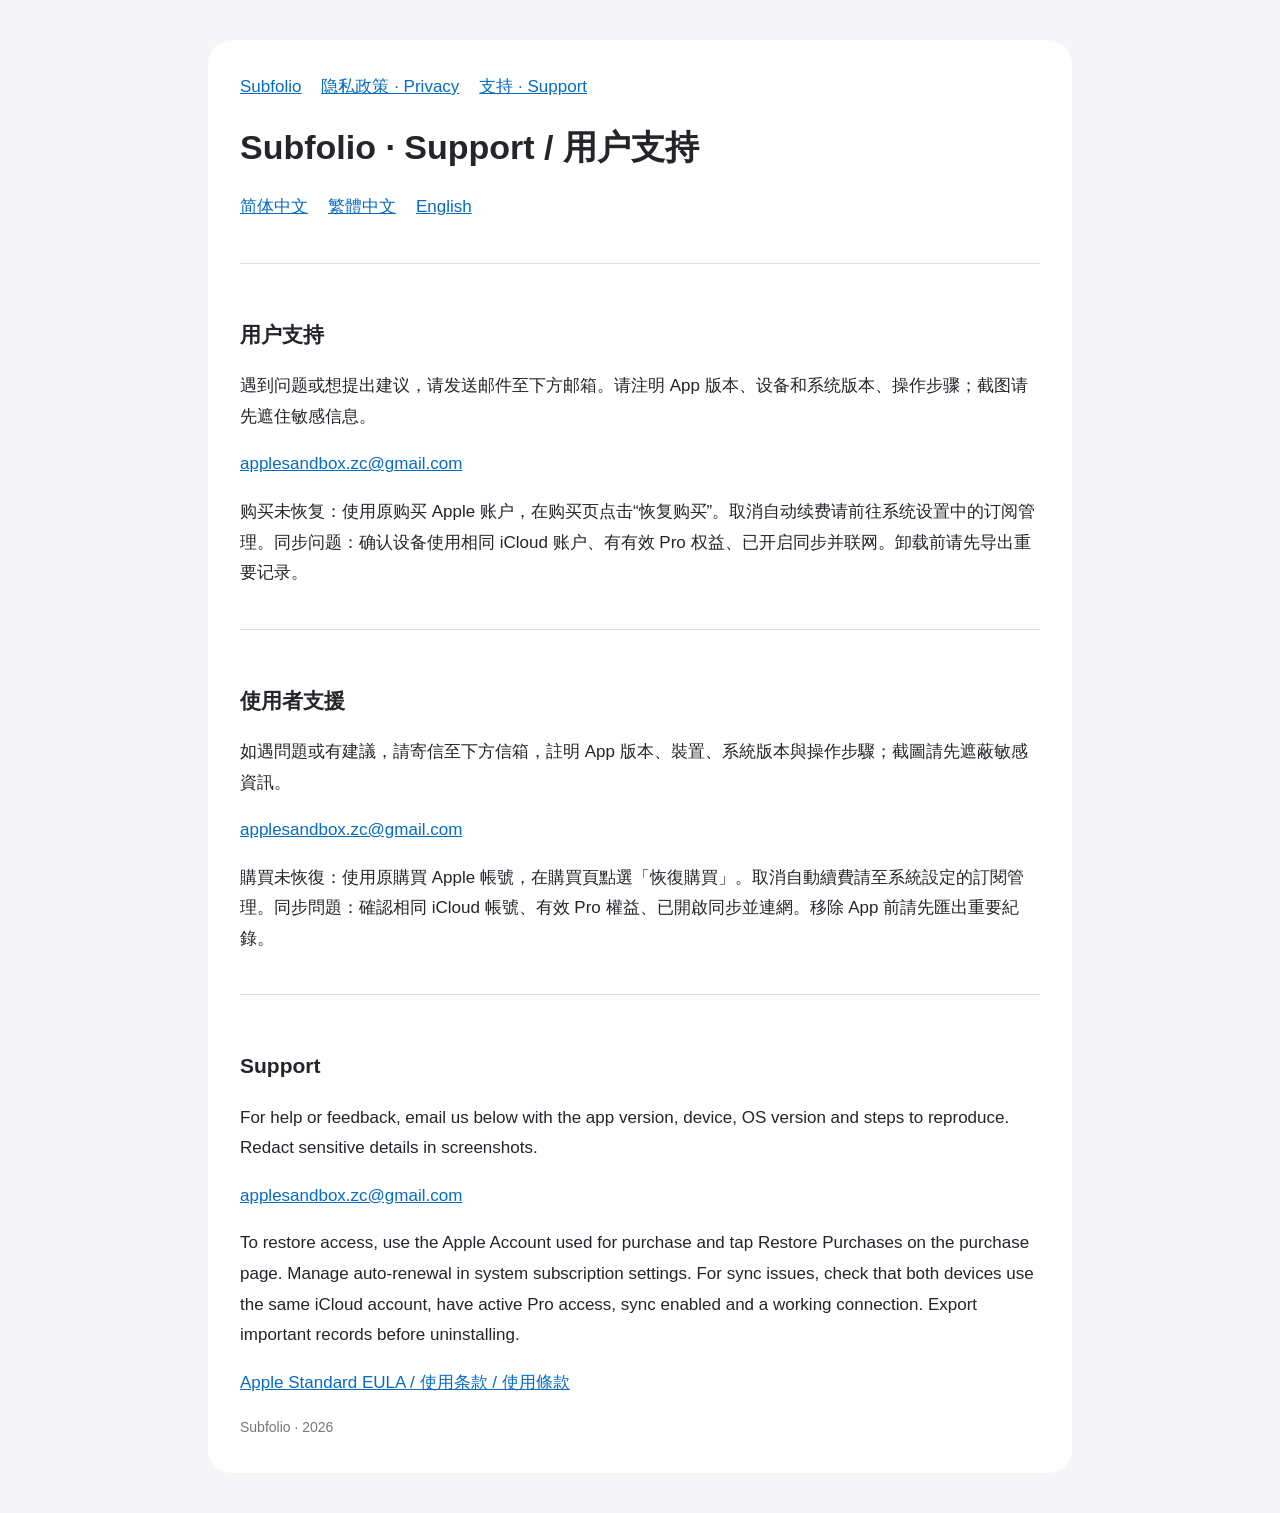
==== support.html @ bc63c27d "Add privacy policy and support pages" ====
<!doctype html><html lang="zh-Hans"><head><meta charset="utf-8"><meta name="viewport" content="width=device-width,initial-scale=1"><title>Subfolio · Support / 用户支持</title><link rel="stylesheet" href="style.css"></head><body><main><nav><a href="index.html">Subfolio</a><a href="privacy.html">隐私政策 · Privacy</a><a href="support.html">支持 · Support</a></nav><h1>Subfolio · Support / 用户支持</h1><nav><a href="#zh-Hans">简体中文</a><a href="#zh-Hant">繁體中文</a><a href="#en">English</a></nav><section id="zh-Hans" lang="zh-Hans"><h2>用户支持</h2><p>遇到问题或想提出建议，请发送邮件至下方邮箱。请注明 App 版本、设备和系统版本、操作步骤；截图请先遮住敏感信息。</p><p><a href="mailto:applesandbox.zc@gmail.com">applesandbox.zc@gmail.com</a></p><p>购买未恢复：使用原购买 Apple 账户，在购买页点击“恢复购买”。取消自动续费请前往系统设置中的订阅管理。同步问题：确认设备使用相同 iCloud 账户、有有效 Pro 权益、已开启同步并联网。卸载前请先导出重要记录。</p></section><section id="zh-Hant" lang="zh-Hant"><h2>使用者支援</h2><p>如遇問題或有建議，請寄信至下方信箱，註明 App 版本、裝置、系統版本與操作步驟；截圖請先遮蔽敏感資訊。</p><p><a href="mailto:applesandbox.zc@gmail.com">applesandbox.zc@gmail.com</a></p><p>購買未恢復：使用原購買 Apple 帳號，在購買頁點選「恢復購買」。取消自動續費請至系統設定的訂閱管理。同步問題：確認相同 iCloud 帳號、有效 Pro 權益、已開啟同步並連網。移除 App 前請先匯出重要紀錄。</p></section><section id="en" lang="en"><h2>Support</h2><p>For help or feedback, email us below with the app version, device, OS version and steps to reproduce. Redact sensitive details in screenshots.</p><p><a href="mailto:applesandbox.zc@gmail.com">applesandbox.zc@gmail.com</a></p><p>To restore access, use the Apple Account used for purchase and tap Restore Purchases on the purchase page. Manage auto-renewal in system subscription settings. For sync issues, check that both devices use the same iCloud account, have active Pro access, sync enabled and a working connection. Export important records before uninstalling.</p></section><p><a href="https://www.apple.com/legal/internet-services/itunes/dev/stdeula/">Apple Standard EULA / 使用条款 / 使用條款</a></p><footer>Subfolio · 2026</footer></main></body></html>
---- style.css ----
body{margin:0;background:#f5f5f8;color:#24242a;font:17px/1.8 -apple-system,BlinkMacSystemFont,"Segoe UI",sans-serif}main{max-width:800px;margin:40px auto;padding:32px;background:white;border-radius:24px}h1{line-height:1.3}h2{font-size:21px;margin-top:32px}a{color:#076bc1}nav{display:flex;gap:20px;flex-wrap:wrap}section{margin-top:40px;border-top:1px solid #ddd;padding-top:20px}footer{color:#777;font-size:14px}@media(max-width:600px){main{margin:12px;padding:22px}}@media(prefers-color-scheme:dark){body{background:#111;color:#eee}main{background:#202024}a{color:#70baff}}
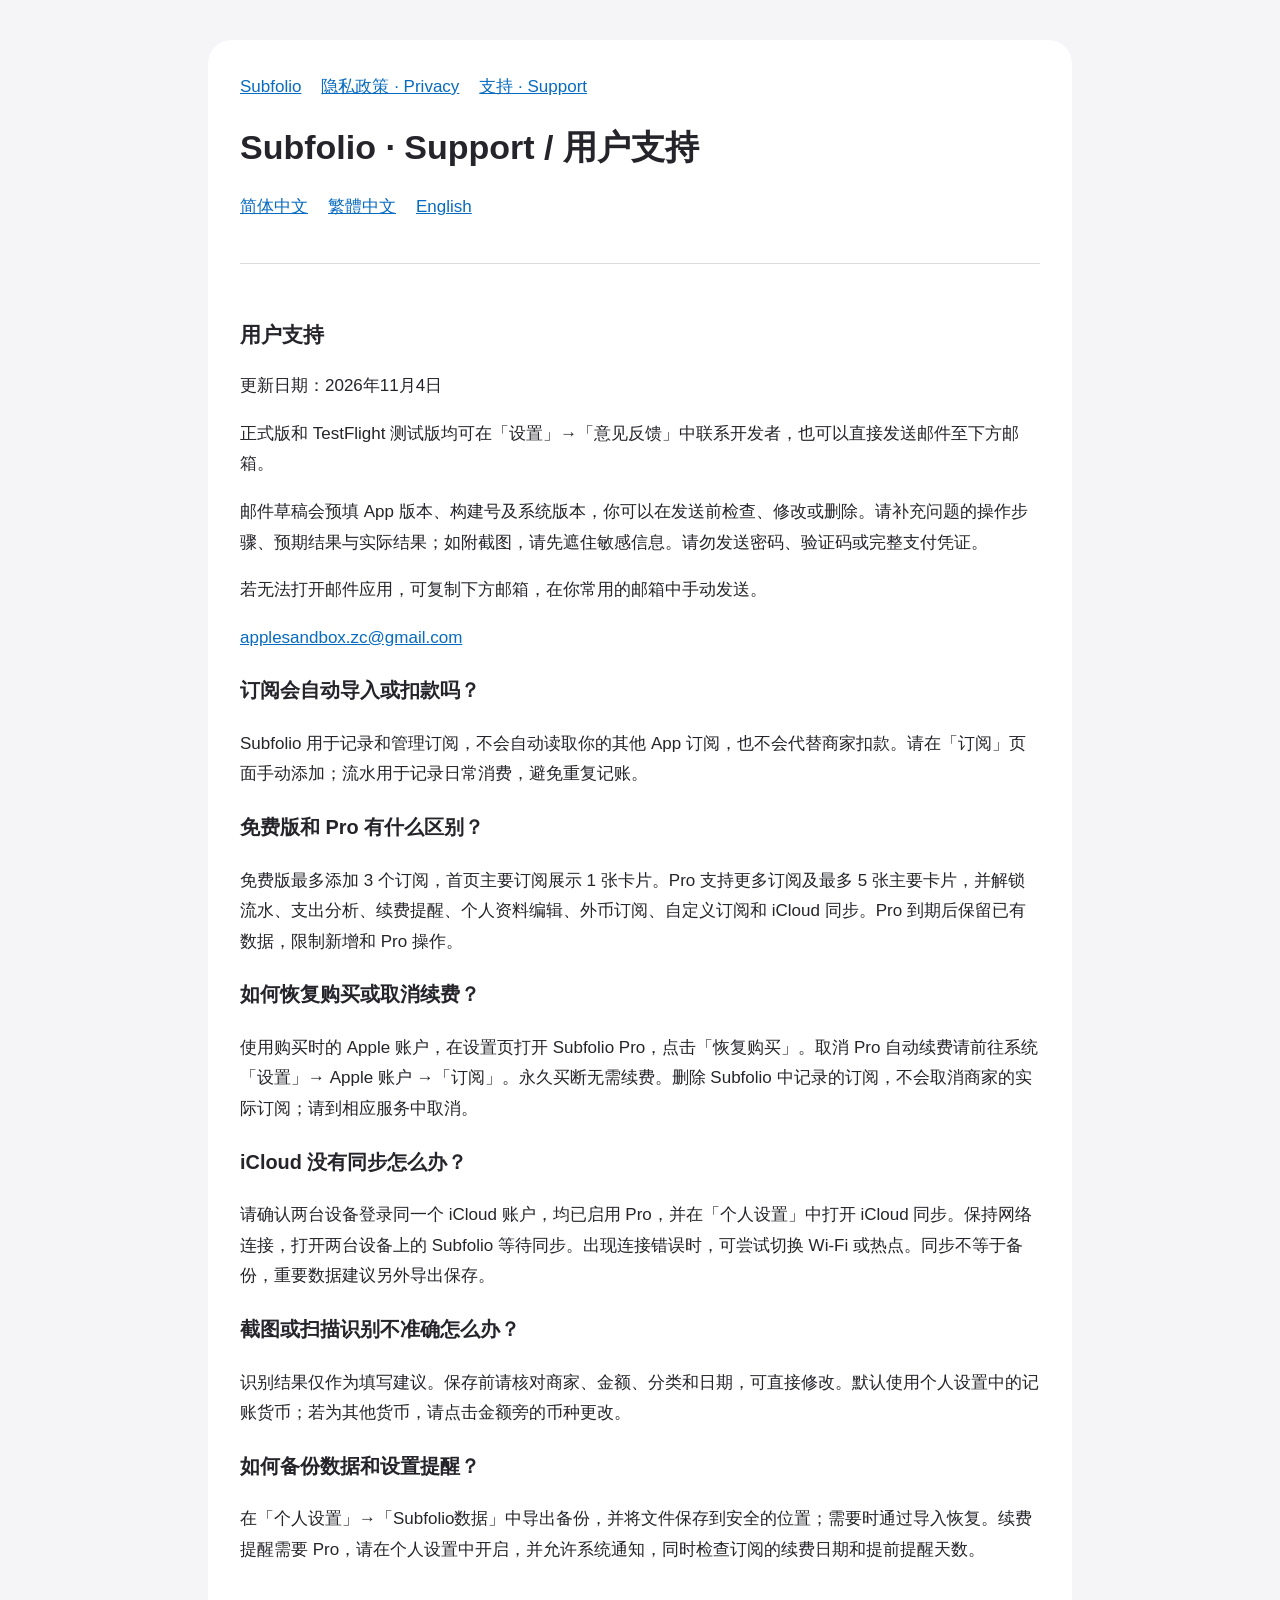
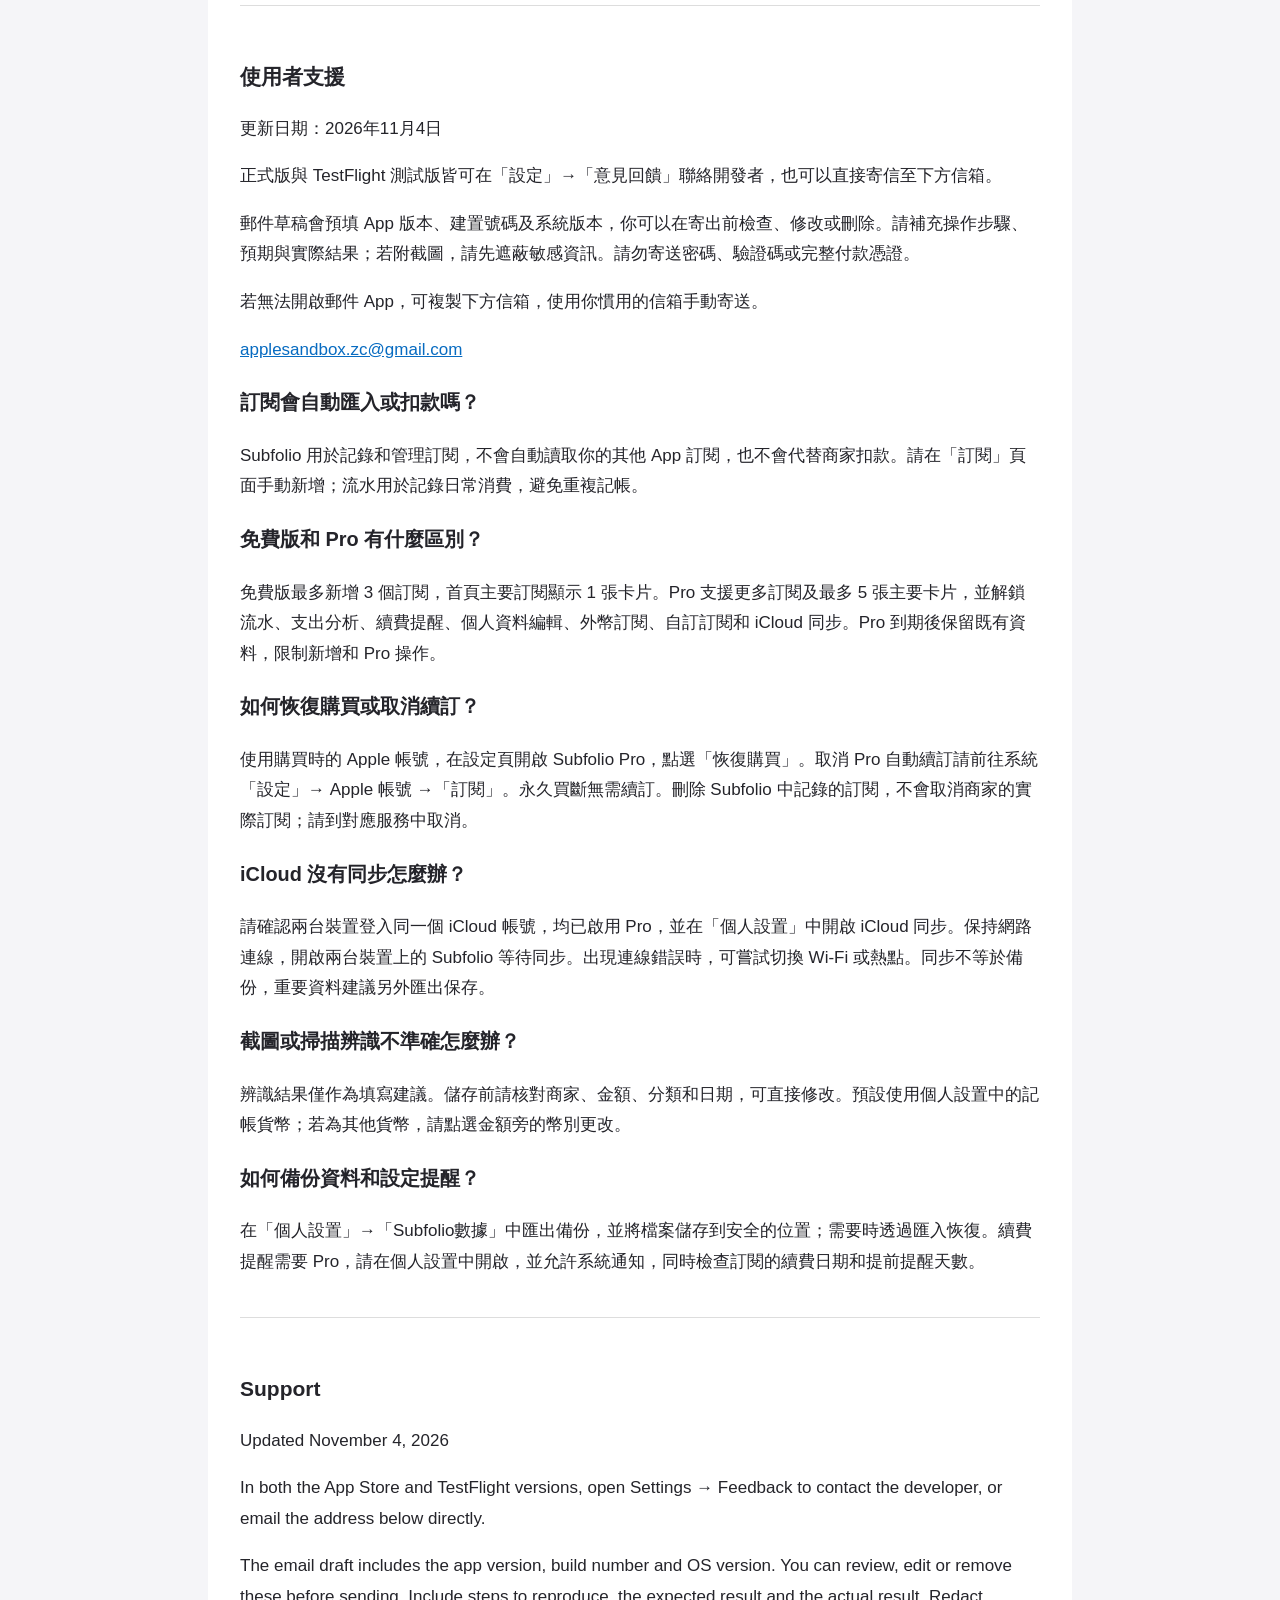
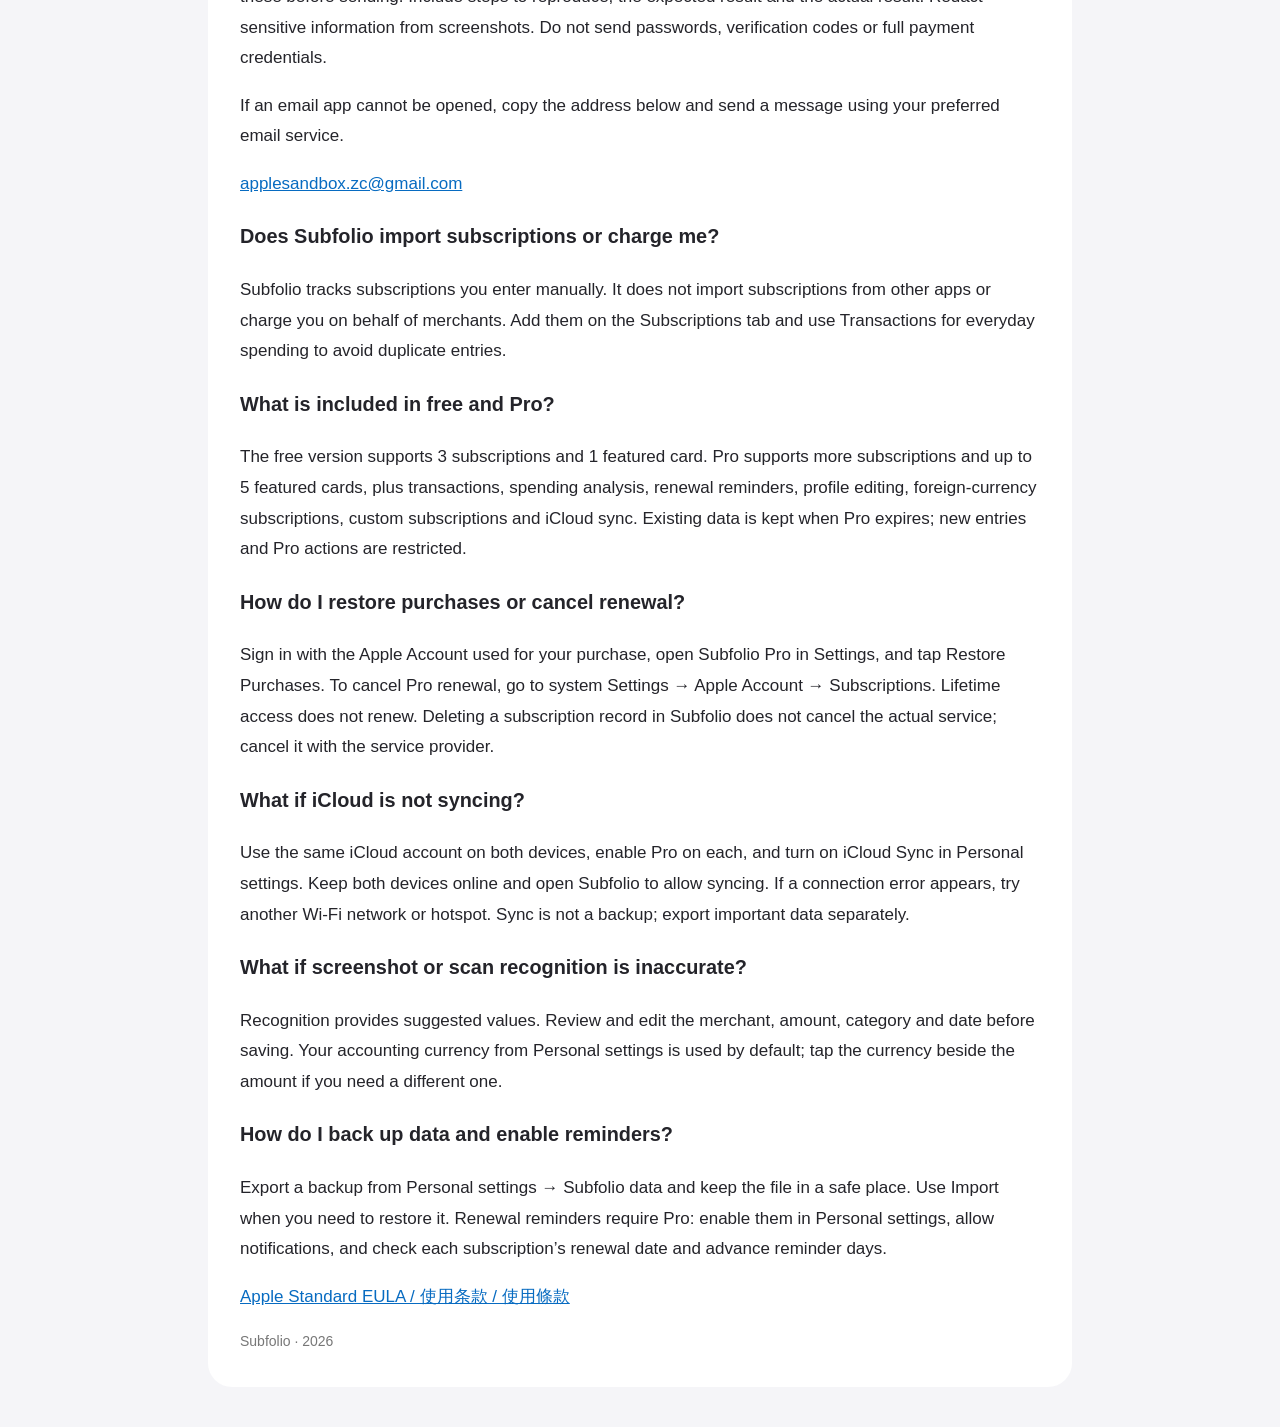
==== commit 773ba2c2: "Update support information and FAQs" ====
--- a/support.html
+++ b/support.html
@@ -1 +1,62 @@
-<!doctype html><html lang="zh-Hans"><head><meta charset="utf-8"><meta name="viewport" content="width=device-width,initial-scale=1"><title>Subfolio · Support / 用户支持</title><link rel="stylesheet" href="style.css"></head><body><main><nav><a href="index.html">Subfolio</a><a href="privacy.html">隐私政策 · Privacy</a><a href="support.html">支持 · Support</a></nav><h1>Subfolio · Support / 用户支持</h1><nav><a href="#zh-Hans">简体中文</a><a href="#zh-Hant">繁體中文</a><a href="#en">English</a></nav><section id="zh-Hans" lang="zh-Hans"><h2>用户支持</h2><p>遇到问题或想提出建议，请发送邮件至下方邮箱。请注明 App 版本、设备和系统版本、操作步骤；截图请先遮住敏感信息。</p><p><a href="mailto:applesandbox.zc@gmail.com">applesandbox.zc@gmail.com</a></p><p>购买未恢复：使用原购买 Apple 账户，在购买页点击“恢复购买”。取消自动续费请前往系统设置中的订阅管理。同步问题：确认设备使用相同 iCloud 账户、有有效 Pro 权益、已开启同步并联网。卸载前请先导出重要记录。</p></section><section id="zh-Hant" lang="zh-Hant"><h2>使用者支援</h2><p>如遇問題或有建議，請寄信至下方信箱，註明 App 版本、裝置、系統版本與操作步驟；截圖請先遮蔽敏感資訊。</p><p><a href="mailto:applesandbox.zc@gmail.com">applesandbox.zc@gmail.com</a></p><p>購買未恢復：使用原購買 Apple 帳號，在購買頁點選「恢復購買」。取消自動續費請至系統設定的訂閱管理。同步問題：確認相同 iCloud 帳號、有效 Pro 權益、已開啟同步並連網。移除 App 前請先匯出重要紀錄。</p></section><section id="en" lang="en"><h2>Support</h2><p>For help or feedback, email us below with the app version, device, OS version and steps to reproduce. Redact sensitive details in screenshots.</p><p><a href="mailto:applesandbox.zc@gmail.com">applesandbox.zc@gmail.com</a></p><p>To restore access, use the Apple Account used for purchase and tap Restore Purchases on the purchase page. Manage auto-renewal in system subscription settings. For sync issues, check that both devices use the same iCloud account, have active Pro access, sync enabled and a working connection. Export important records before uninstalling.</p></section><p><a href="https://www.apple.com/legal/internet-services/itunes/dev/stdeula/">Apple Standard EULA / 使用条款 / 使用條款</a></p><footer>Subfolio · 2026</footer></main></body></html>+<!doctype html>
+<html lang="zh-Hans"><head><meta charset="utf-8"><meta name="viewport" content="width=device-width,initial-scale=1"><title>Subfolio · Support / 用户支持</title><link rel="stylesheet" href="style.css"></head><body><main>
+<nav><a href="index.html">Subfolio</a><a href="privacy.html">隐私政策 · Privacy</a><a href="support.html">支持 · Support</a></nav><h1>Subfolio · Support / 用户支持</h1>
+<nav><a href="#zh-Hans">简体中文</a><a href="#zh-Hant">繁體中文</a><a href="#en">English</a></nav>
+<section id="zh-Hans" lang="zh-Hans"><h2>用户支持</h2>
+<p>更新日期：2026年11月4日</p>
+<p>正式版和 TestFlight 测试版均可在「设置」→「意见反馈」中联系开发者，也可以直接发送邮件至下方邮箱。</p>
+<p>邮件草稿会预填 App 版本、构建号及系统版本，你可以在发送前检查、修改或删除。请补充问题的操作步骤、预期结果与实际结果；如附截图，请先遮住敏感信息。请勿发送密码、验证码或完整支付凭证。</p>
+<p>若无法打开邮件应用，可复制下方邮箱，在你常用的邮箱中手动发送。</p>
+<p><a href="mailto:applesandbox.zc@gmail.com">applesandbox.zc@gmail.com</a></p>
+<h3>订阅会自动导入或扣款吗？</h3>
+<p>Subfolio 用于记录和管理订阅，不会自动读取你的其他 App 订阅，也不会代替商家扣款。请在「订阅」页面手动添加；流水用于记录日常消费，避免重复记账。</p>
+<h3>免费版和 Pro 有什么区别？</h3>
+<p>免费版最多添加 3 个订阅，首页主要订阅展示 1 张卡片。Pro 支持更多订阅及最多 5 张主要卡片，并解锁流水、支出分析、续费提醒、个人资料编辑、外币订阅、自定义订阅和 iCloud 同步。Pro 到期后保留已有数据，限制新增和 Pro 操作。</p>
+<h3>如何恢复购买或取消续费？</h3>
+<p>使用购买时的 Apple 账户，在设置页打开 Subfolio Pro，点击「恢复购买」。取消 Pro 自动续费请前往系统「设置」→ Apple 账户 →「订阅」。永久买断无需续费。删除 Subfolio 中记录的订阅，不会取消商家的实际订阅；请到相应服务中取消。</p>
+<h3>iCloud 没有同步怎么办？</h3>
+<p>请确认两台设备登录同一个 iCloud 账户，均已启用 Pro，并在「个人设置」中打开 iCloud 同步。保持网络连接，打开两台设备上的 Subfolio 等待同步。出现连接错误时，可尝试切换 Wi-Fi 或热点。同步不等于备份，重要数据建议另外导出保存。</p>
+<h3>截图或扫描识别不准确怎么办？</h3>
+<p>识别结果仅作为填写建议。保存前请核对商家、金额、分类和日期，可直接修改。默认使用个人设置中的记账货币；若为其他货币，请点击金额旁的币种更改。</p>
+<h3>如何备份数据和设置提醒？</h3>
+<p>在「个人设置」→「Subfolio数据」中导出备份，并将文件保存到安全的位置；需要时通过导入恢复。续费提醒需要 Pro，请在个人设置中开启，并允许系统通知，同时检查订阅的续费日期和提前提醒天数。</p>
+</section>
+<section id="zh-Hant" lang="zh-Hant"><h2>使用者支援</h2>
+<p>更新日期：2026年11月4日</p>
+<p>正式版與 TestFlight 測試版皆可在「設定」→「意見回饋」聯絡開發者，也可以直接寄信至下方信箱。</p>
+<p>郵件草稿會預填 App 版本、建置號碼及系統版本，你可以在寄出前檢查、修改或刪除。請補充操作步驟、預期與實際結果；若附截圖，請先遮蔽敏感資訊。請勿寄送密碼、驗證碼或完整付款憑證。</p>
+<p>若無法開啟郵件 App，可複製下方信箱，使用你慣用的信箱手動寄送。</p>
+<p><a href="mailto:applesandbox.zc@gmail.com">applesandbox.zc@gmail.com</a></p>
+<h3>訂閱會自動匯入或扣款嗎？</h3>
+<p>Subfolio 用於記錄和管理訂閱，不會自動讀取你的其他 App 訂閱，也不會代替商家扣款。請在「訂閱」頁面手動新增；流水用於記錄日常消費，避免重複記帳。</p>
+<h3>免費版和 Pro 有什麼區別？</h3>
+<p>免費版最多新增 3 個訂閱，首頁主要訂閱顯示 1 張卡片。Pro 支援更多訂閱及最多 5 張主要卡片，並解鎖流水、支出分析、續費提醒、個人資料編輯、外幣訂閱、自訂訂閱和 iCloud 同步。Pro 到期後保留既有資料，限制新增和 Pro 操作。</p>
+<h3>如何恢復購買或取消續訂？</h3>
+<p>使用購買時的 Apple 帳號，在設定頁開啟 Subfolio Pro，點選「恢復購買」。取消 Pro 自動續訂請前往系統「設定」→ Apple 帳號 →「訂閱」。永久買斷無需續訂。刪除 Subfolio 中記錄的訂閱，不會取消商家的實際訂閱；請到對應服務中取消。</p>
+<h3>iCloud 沒有同步怎麼辦？</h3>
+<p>請確認兩台裝置登入同一個 iCloud 帳號，均已啟用 Pro，並在「個人設置」中開啟 iCloud 同步。保持網路連線，開啟兩台裝置上的 Subfolio 等待同步。出現連線錯誤時，可嘗試切換 Wi-Fi 或熱點。同步不等於備份，重要資料建議另外匯出保存。</p>
+<h3>截圖或掃描辨識不準確怎麼辦？</h3>
+<p>辨識結果僅作為填寫建議。儲存前請核對商家、金額、分類和日期，可直接修改。預設使用個人設置中的記帳貨幣；若為其他貨幣，請點選金額旁的幣別更改。</p>
+<h3>如何備份資料和設定提醒？</h3>
+<p>在「個人設置」→「Subfolio數據」中匯出備份，並將檔案儲存到安全的位置；需要時透過匯入恢復。續費提醒需要 Pro，請在個人設置中開啟，並允許系統通知，同時檢查訂閱的續費日期和提前提醒天數。</p>
+</section>
+<section id="en" lang="en"><h2>Support</h2>
+<p>Updated November 4, 2026</p>
+<p>In both the App Store and TestFlight versions, open Settings → Feedback to contact the developer, or email the address below directly.</p>
+<p>The email draft includes the app version, build number and OS version. You can review, edit or remove these before sending. Include steps to reproduce, the expected result and the actual result. Redact sensitive information from screenshots. Do not send passwords, verification codes or full payment credentials.</p>
+<p>If an email app cannot be opened, copy the address below and send a message using your preferred email service.</p>
+<p><a href="mailto:applesandbox.zc@gmail.com">applesandbox.zc@gmail.com</a></p>
+<h3>Does Subfolio import subscriptions or charge me?</h3>
+<p>Subfolio tracks subscriptions you enter manually. It does not import subscriptions from other apps or charge you on behalf of merchants. Add them on the Subscriptions tab and use Transactions for everyday spending to avoid duplicate entries.</p>
+<h3>What is included in free and Pro?</h3>
+<p>The free version supports 3 subscriptions and 1 featured card. Pro supports more subscriptions and up to 5 featured cards, plus transactions, spending analysis, renewal reminders, profile editing, foreign-currency subscriptions, custom subscriptions and iCloud sync. Existing data is kept when Pro expires; new entries and Pro actions are restricted.</p>
+<h3>How do I restore purchases or cancel renewal?</h3>
+<p>Sign in with the Apple Account used for your purchase, open Subfolio Pro in Settings, and tap Restore Purchases. To cancel Pro renewal, go to system Settings → Apple Account → Subscriptions. Lifetime access does not renew. Deleting a subscription record in Subfolio does not cancel the actual service; cancel it with the service provider.</p>
+<h3>What if iCloud is not syncing?</h3>
+<p>Use the same iCloud account on both devices, enable Pro on each, and turn on iCloud Sync in Personal settings. Keep both devices online and open Subfolio to allow syncing. If a connection error appears, try another Wi-Fi network or hotspot. Sync is not a backup; export important data separately.</p>
+<h3>What if screenshot or scan recognition is inaccurate?</h3>
+<p>Recognition provides suggested values. Review and edit the merchant, amount, category and date before saving. Your accounting currency from Personal settings is used by default; tap the currency beside the amount if you need a different one.</p>
+<h3>How do I back up data and enable reminders?</h3>
+<p>Export a backup from Personal settings → Subfolio data and keep the file in a safe place. Use Import when you need to restore it. Renewal reminders require Pro: enable them in Personal settings, allow notifications, and check each subscription’s renewal date and advance reminder days.</p>
+</section>
+<p><a href="https://www.apple.com/legal/internet-services/itunes/dev/stdeula/">Apple Standard EULA / 使用条款 / 使用條款</a></p><footer>Subfolio · 2026</footer></main></body></html>
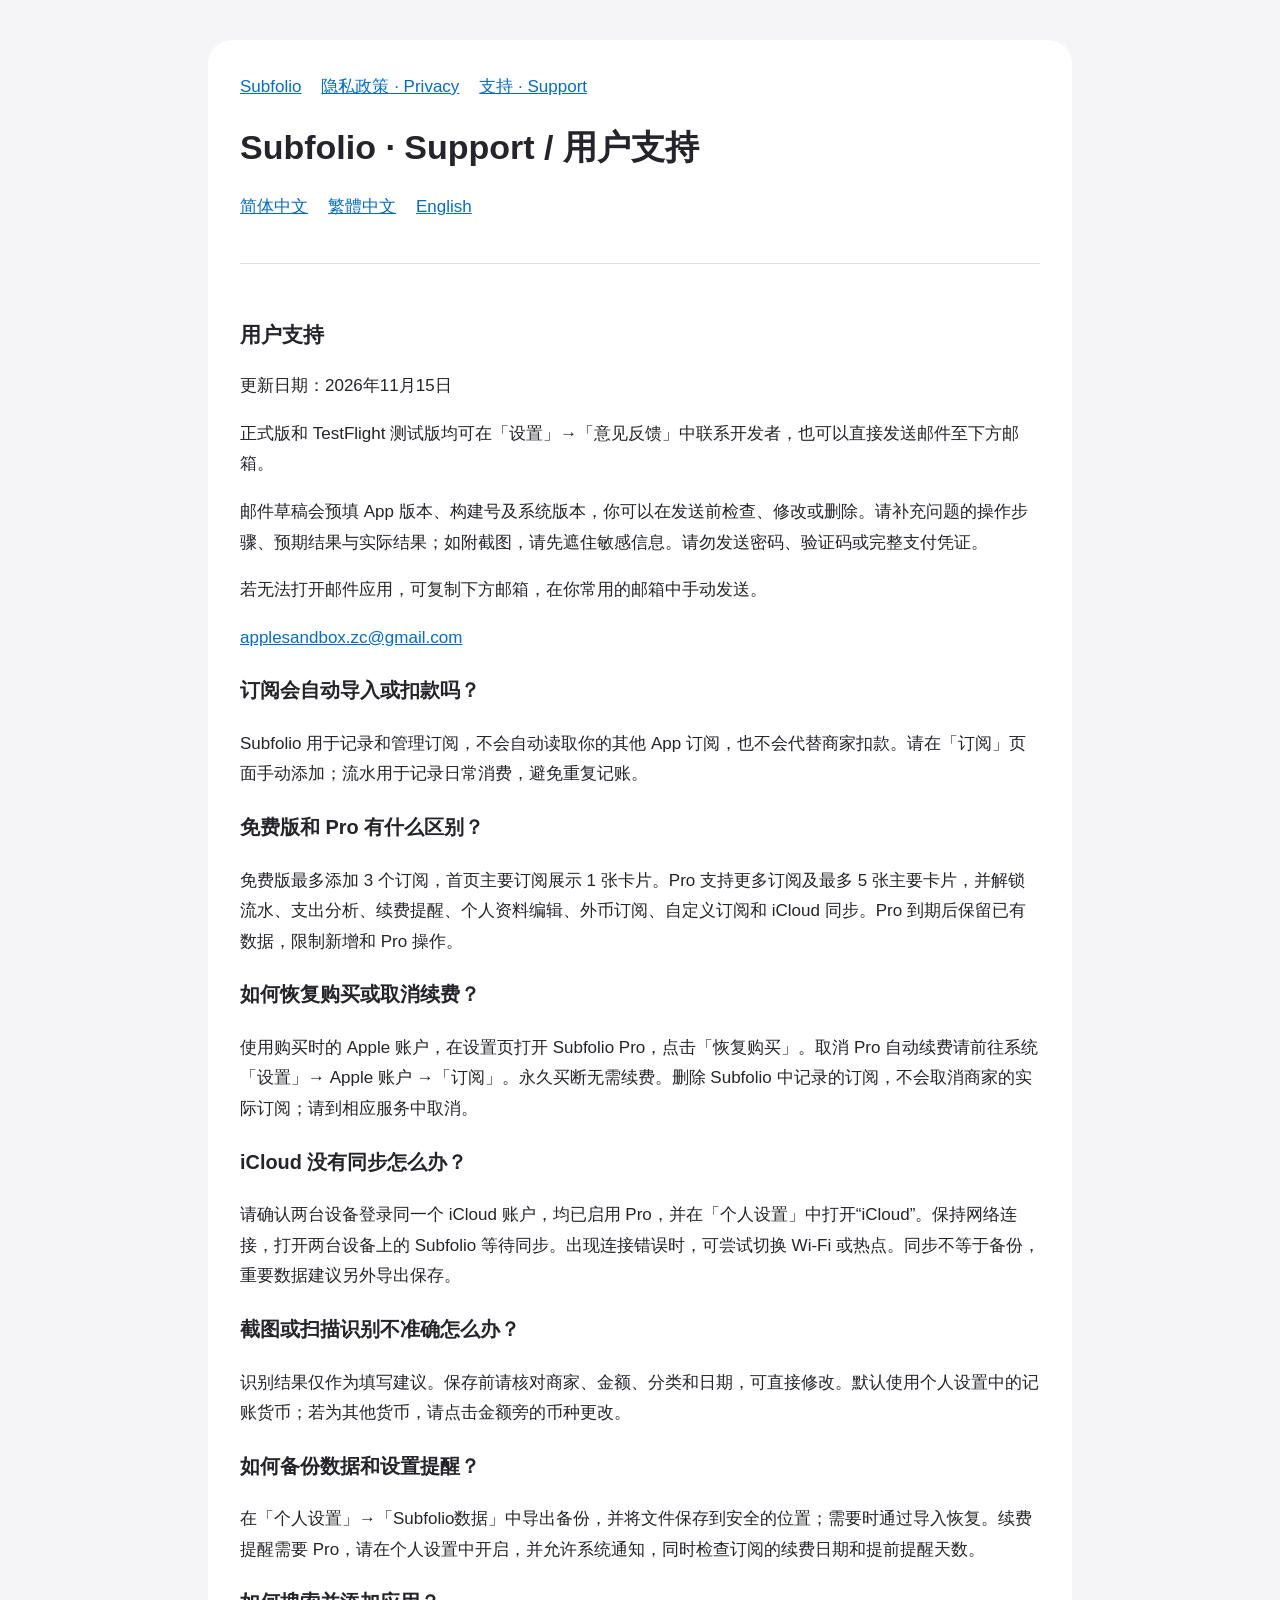
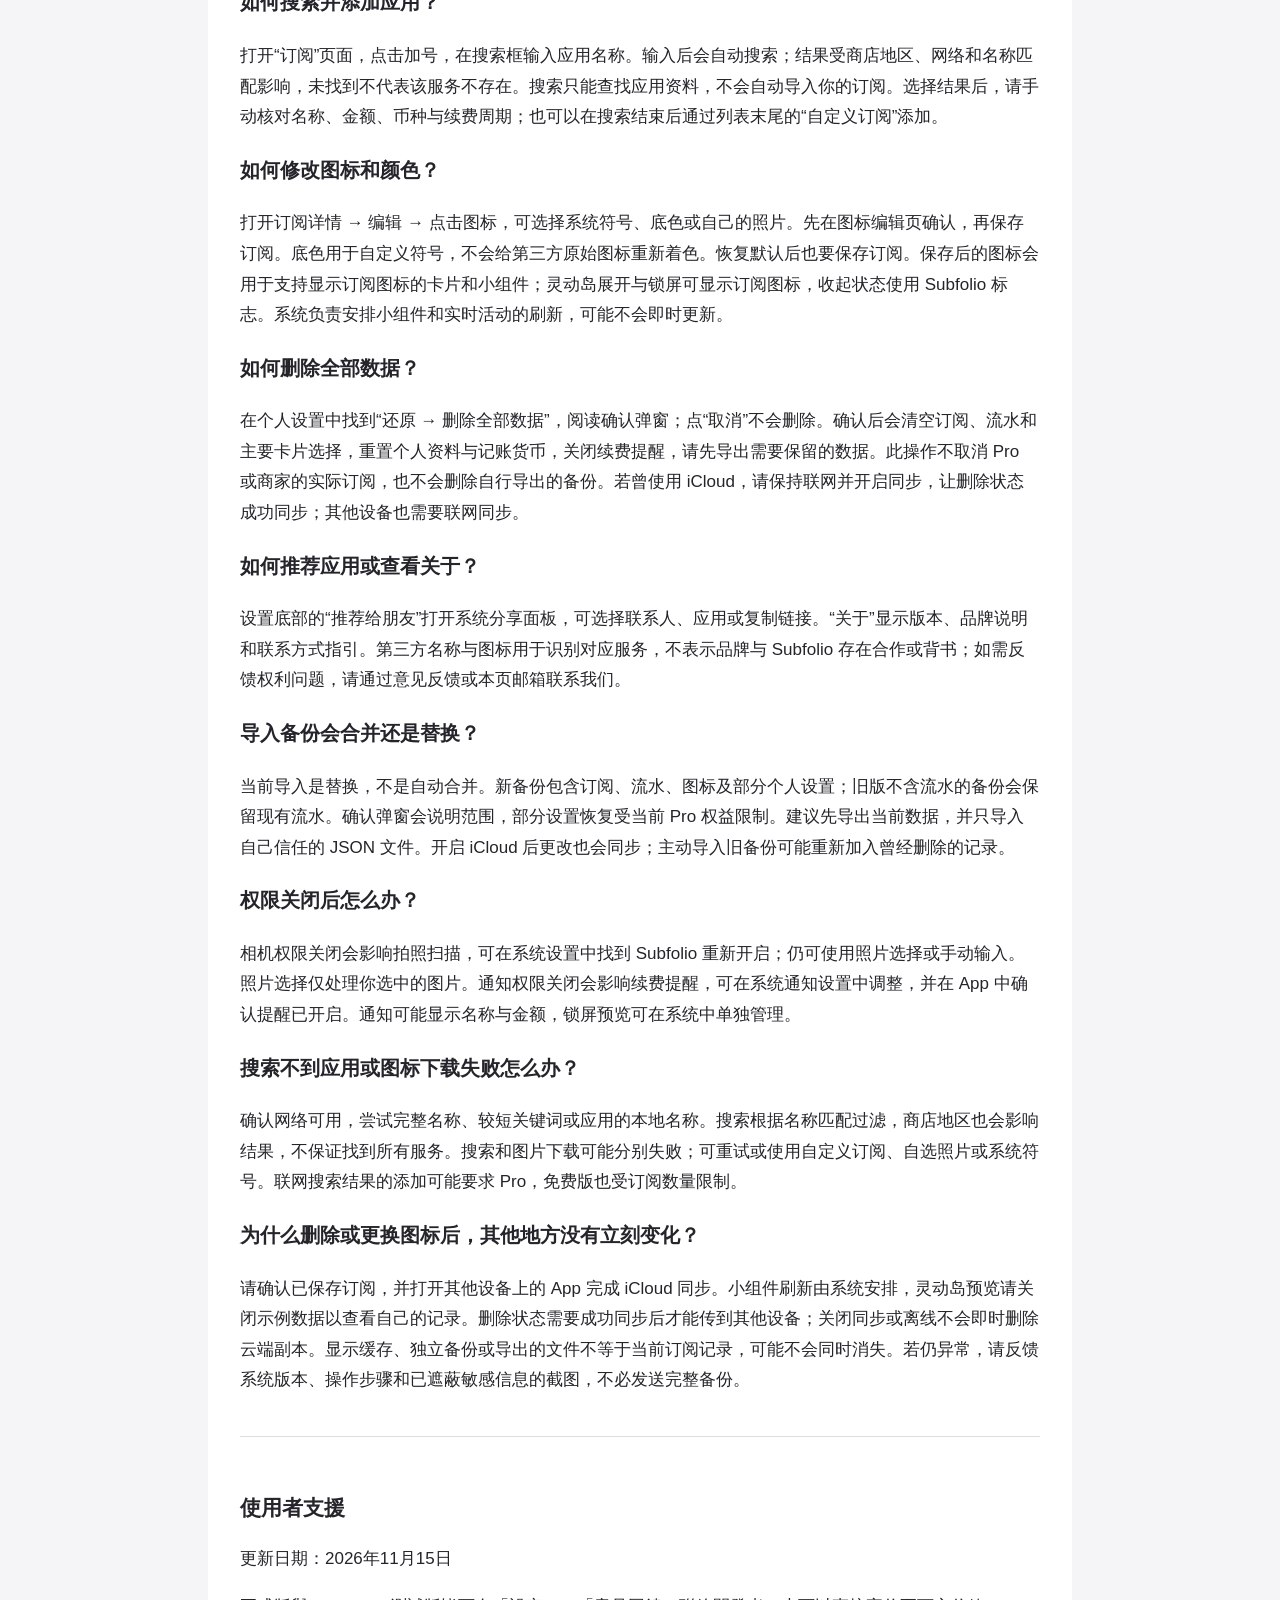
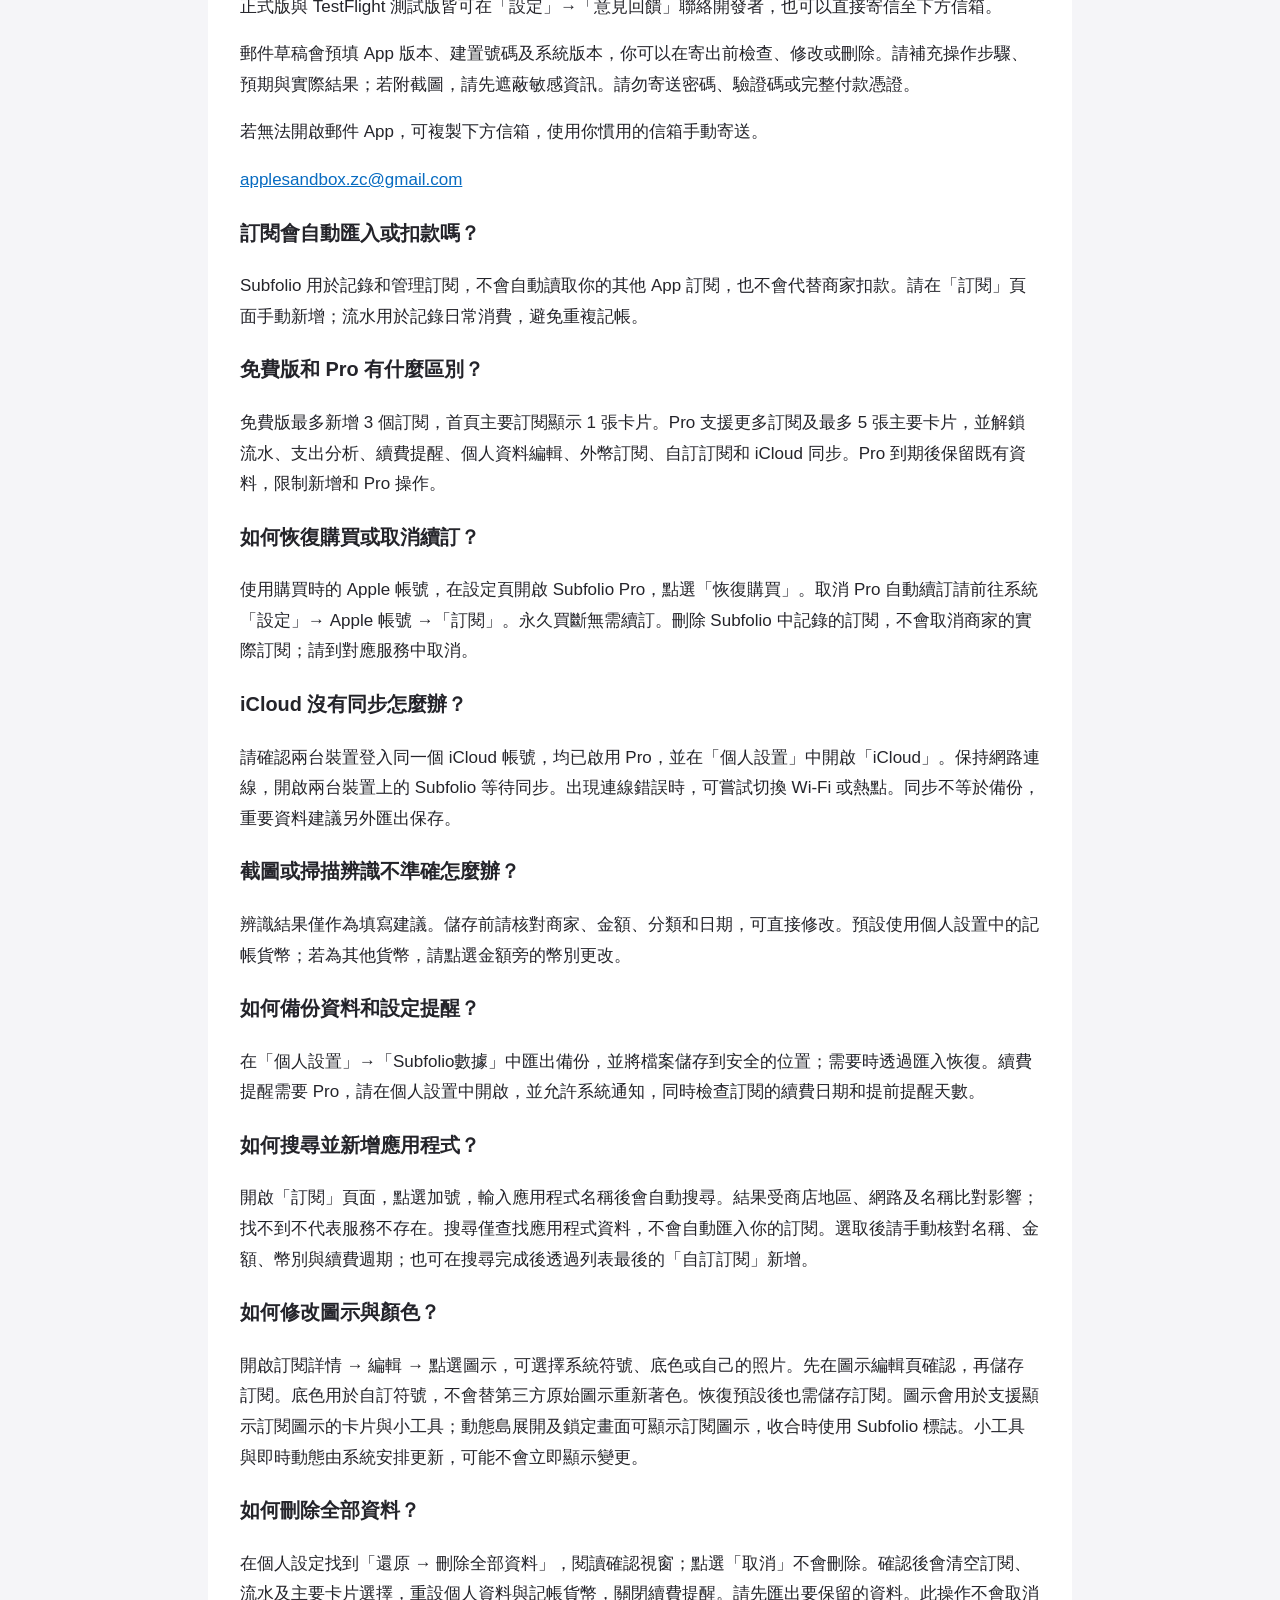
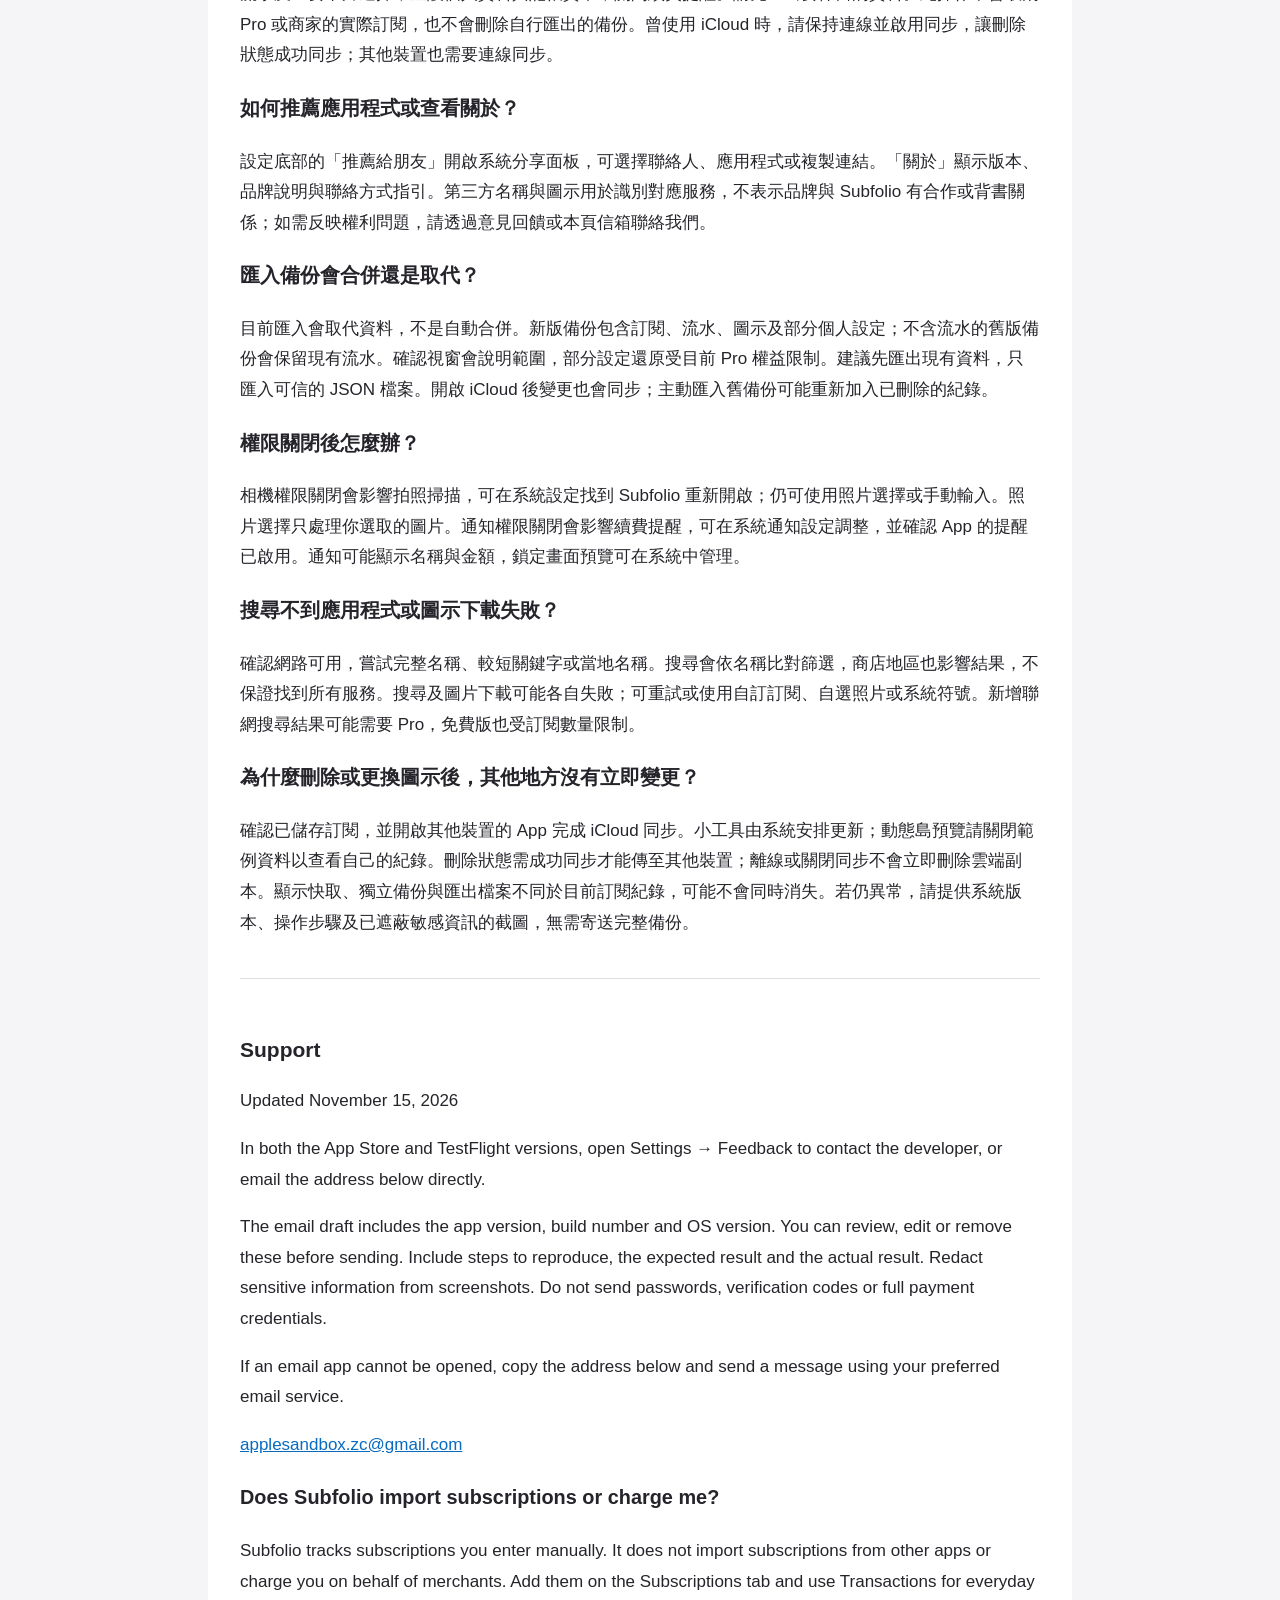
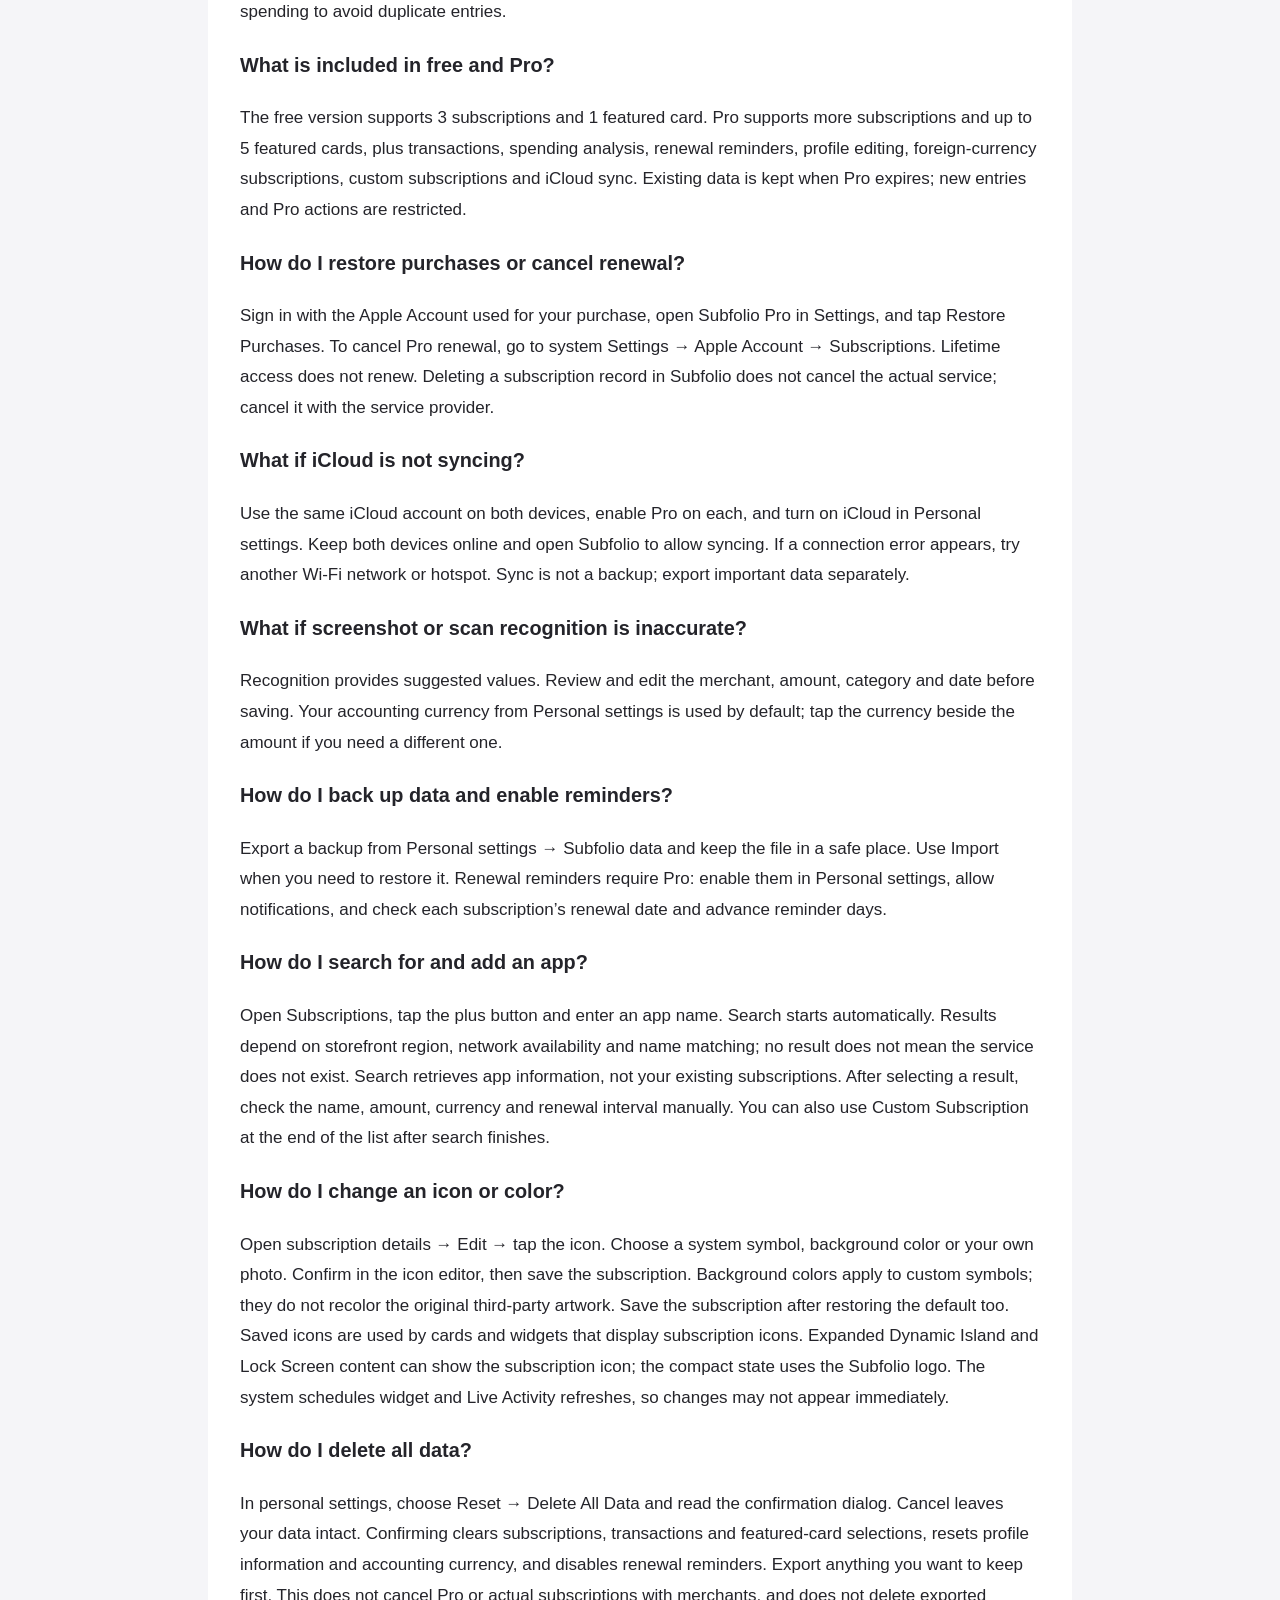
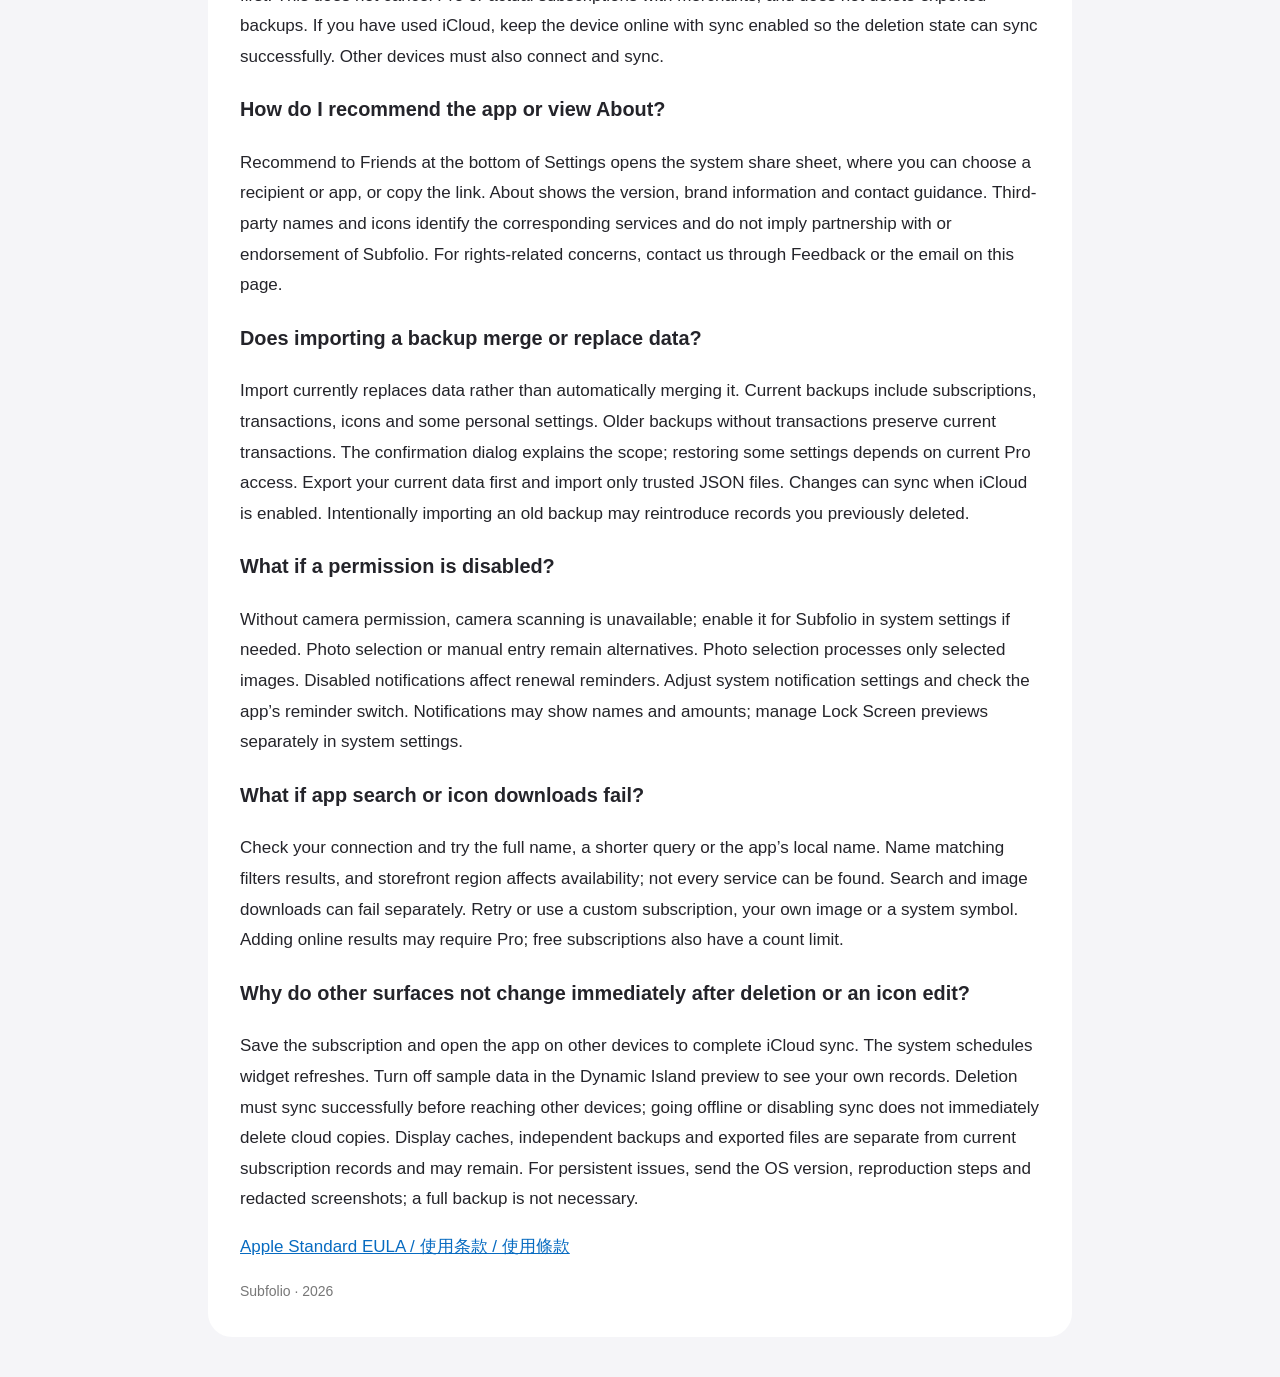
==== commit 96d7542d: "Update privacy policy and support pages" ====
--- a/support.html
+++ b/support.html
@@ -3,7 +3,7 @@
 <nav><a href="index.html">Subfolio</a><a href="privacy.html">隐私政策 · Privacy</a><a href="support.html">支持 · Support</a></nav><h1>Subfolio · Support / 用户支持</h1>
 <nav><a href="#zh-Hans">简体中文</a><a href="#zh-Hant">繁體中文</a><a href="#en">English</a></nav>
 <section id="zh-Hans" lang="zh-Hans"><h2>用户支持</h2>
-<p>更新日期：2026年11月4日</p>
+<p>更新日期：2026年11月15日</p>
 <p>正式版和 TestFlight 测试版均可在「设置」→「意见反馈」中联系开发者，也可以直接发送邮件至下方邮箱。</p>
 <p>邮件草稿会预填 App 版本、构建号及系统版本，你可以在发送前检查、修改或删除。请补充问题的操作步骤、预期结果与实际结果；如附截图，请先遮住敏感信息。请勿发送密码、验证码或完整支付凭证。</p>
 <p>若无法打开邮件应用，可复制下方邮箱，在你常用的邮箱中手动发送。</p>
@@ -15,14 +15,32 @@
 <h3>如何恢复购买或取消续费？</h3>
 <p>使用购买时的 Apple 账户，在设置页打开 Subfolio Pro，点击「恢复购买」。取消 Pro 自动续费请前往系统「设置」→ Apple 账户 →「订阅」。永久买断无需续费。删除 Subfolio 中记录的订阅，不会取消商家的实际订阅；请到相应服务中取消。</p>
 <h3>iCloud 没有同步怎么办？</h3>
-<p>请确认两台设备登录同一个 iCloud 账户，均已启用 Pro，并在「个人设置」中打开 iCloud 同步。保持网络连接，打开两台设备上的 Subfolio 等待同步。出现连接错误时，可尝试切换 Wi-Fi 或热点。同步不等于备份，重要数据建议另外导出保存。</p>
+<p>请确认两台设备登录同一个 iCloud 账户，均已启用 Pro，并在「个人设置」中打开“iCloud”。保持网络连接，打开两台设备上的 Subfolio 等待同步。出现连接错误时，可尝试切换 Wi-Fi 或热点。同步不等于备份，重要数据建议另外导出保存。</p>
 <h3>截图或扫描识别不准确怎么办？</h3>
 <p>识别结果仅作为填写建议。保存前请核对商家、金额、分类和日期，可直接修改。默认使用个人设置中的记账货币；若为其他货币，请点击金额旁的币种更改。</p>
 <h3>如何备份数据和设置提醒？</h3>
 <p>在「个人设置」→「Subfolio数据」中导出备份，并将文件保存到安全的位置；需要时通过导入恢复。续费提醒需要 Pro，请在个人设置中开启，并允许系统通知，同时检查订阅的续费日期和提前提醒天数。</p>
+
+<h3>如何搜索并添加应用？</h3>
+<p>打开“订阅”页面，点击加号，在搜索框输入应用名称。输入后会自动搜索；结果受商店地区、网络和名称匹配影响，未找到不代表该服务不存在。搜索只能查找应用资料，不会自动导入你的订阅。选择结果后，请手动核对名称、金额、币种与续费周期；也可以在搜索结束后通过列表末尾的“自定义订阅”添加。</p>
+<h3>如何修改图标和颜色？</h3>
+<p>打开订阅详情 → 编辑 → 点击图标，可选择系统符号、底色或自己的照片。先在图标编辑页确认，再保存订阅。底色用于自定义符号，不会给第三方原始图标重新着色。恢复默认后也要保存订阅。保存后的图标会用于支持显示订阅图标的卡片和小组件；灵动岛展开与锁屏可显示订阅图标，收起状态使用 Subfolio 标志。系统负责安排小组件和实时活动的刷新，可能不会即时更新。</p>
+<h3>如何删除全部数据？</h3>
+<p>在个人设置中找到“还原 → 删除全部数据”，阅读确认弹窗；点“取消”不会删除。确认后会清空订阅、流水和主要卡片选择，重置个人资料与记账货币，关闭续费提醒，请先导出需要保留的数据。此操作不取消 Pro 或商家的实际订阅，也不会删除自行导出的备份。若曾使用 iCloud，请保持联网并开启同步，让删除状态成功同步；其他设备也需要联网同步。</p>
+<h3>如何推荐应用或查看关于？</h3>
+<p>设置底部的“推荐给朋友”打开系统分享面板，可选择联系人、应用或复制链接。“关于”显示版本、品牌说明和联系方式指引。第三方名称与图标用于识别对应服务，不表示品牌与 Subfolio 存在合作或背书；如需反馈权利问题，请通过意见反馈或本页邮箱联系我们。</p>
+
+<h3>导入备份会合并还是替换？</h3>
+<p>当前导入是替换，不是自动合并。新备份包含订阅、流水、图标及部分个人设置；旧版不含流水的备份会保留现有流水。确认弹窗会说明范围，部分设置恢复受当前 Pro 权益限制。建议先导出当前数据，并只导入自己信任的 JSON 文件。开启 iCloud 后更改也会同步；主动导入旧备份可能重新加入曾经删除的记录。</p>
+<h3>权限关闭后怎么办？</h3>
+<p>相机权限关闭会影响拍照扫描，可在系统设置中找到 Subfolio 重新开启；仍可使用照片选择或手动输入。照片选择仅处理你选中的图片。通知权限关闭会影响续费提醒，可在系统通知设置中调整，并在 App 中确认提醒已开启。通知可能显示名称与金额，锁屏预览可在系统中单独管理。</p>
+<h3>搜索不到应用或图标下载失败怎么办？</h3>
+<p>确认网络可用，尝试完整名称、较短关键词或应用的本地名称。搜索根据名称匹配过滤，商店地区也会影响结果，不保证找到所有服务。搜索和图片下载可能分别失败；可重试或使用自定义订阅、自选照片或系统符号。联网搜索结果的添加可能要求 Pro，免费版也受订阅数量限制。</p>
+<h3>为什么删除或更换图标后，其他地方没有立刻变化？</h3>
+<p>请确认已保存订阅，并打开其他设备上的 App 完成 iCloud 同步。小组件刷新由系统安排，灵动岛预览请关闭示例数据以查看自己的记录。删除状态需要成功同步后才能传到其他设备；关闭同步或离线不会即时删除云端副本。显示缓存、独立备份或导出的文件不等于当前订阅记录，可能不会同时消失。若仍异常，请反馈系统版本、操作步骤和已遮蔽敏感信息的截图，不必发送完整备份。</p>
 </section>
 <section id="zh-Hant" lang="zh-Hant"><h2>使用者支援</h2>
-<p>更新日期：2026年11月4日</p>
+<p>更新日期：2026年11月15日</p>
 <p>正式版與 TestFlight 測試版皆可在「設定」→「意見回饋」聯絡開發者，也可以直接寄信至下方信箱。</p>
 <p>郵件草稿會預填 App 版本、建置號碼及系統版本，你可以在寄出前檢查、修改或刪除。請補充操作步驟、預期與實際結果；若附截圖，請先遮蔽敏感資訊。請勿寄送密碼、驗證碼或完整付款憑證。</p>
 <p>若無法開啟郵件 App，可複製下方信箱，使用你慣用的信箱手動寄送。</p>
@@ -34,14 +52,32 @@
 <h3>如何恢復購買或取消續訂？</h3>
 <p>使用購買時的 Apple 帳號，在設定頁開啟 Subfolio Pro，點選「恢復購買」。取消 Pro 自動續訂請前往系統「設定」→ Apple 帳號 →「訂閱」。永久買斷無需續訂。刪除 Subfolio 中記錄的訂閱，不會取消商家的實際訂閱；請到對應服務中取消。</p>
 <h3>iCloud 沒有同步怎麼辦？</h3>
-<p>請確認兩台裝置登入同一個 iCloud 帳號，均已啟用 Pro，並在「個人設置」中開啟 iCloud 同步。保持網路連線，開啟兩台裝置上的 Subfolio 等待同步。出現連線錯誤時，可嘗試切換 Wi-Fi 或熱點。同步不等於備份，重要資料建議另外匯出保存。</p>
+<p>請確認兩台裝置登入同一個 iCloud 帳號，均已啟用 Pro，並在「個人設置」中開啟「iCloud」。保持網路連線，開啟兩台裝置上的 Subfolio 等待同步。出現連線錯誤時，可嘗試切換 Wi-Fi 或熱點。同步不等於備份，重要資料建議另外匯出保存。</p>
 <h3>截圖或掃描辨識不準確怎麼辦？</h3>
 <p>辨識結果僅作為填寫建議。儲存前請核對商家、金額、分類和日期，可直接修改。預設使用個人設置中的記帳貨幣；若為其他貨幣，請點選金額旁的幣別更改。</p>
 <h3>如何備份資料和設定提醒？</h3>
 <p>在「個人設置」→「Subfolio數據」中匯出備份，並將檔案儲存到安全的位置；需要時透過匯入恢復。續費提醒需要 Pro，請在個人設置中開啟，並允許系統通知，同時檢查訂閱的續費日期和提前提醒天數。</p>
+
+<h3>如何搜尋並新增應用程式？</h3>
+<p>開啟「訂閱」頁面，點選加號，輸入應用程式名稱後會自動搜尋。結果受商店地區、網路及名稱比對影響；找不到不代表服務不存在。搜尋僅查找應用程式資料，不會自動匯入你的訂閱。選取後請手動核對名稱、金額、幣別與續費週期；也可在搜尋完成後透過列表最後的「自訂訂閱」新增。</p>
+<h3>如何修改圖示與顏色？</h3>
+<p>開啟訂閱詳情 → 編輯 → 點選圖示，可選擇系統符號、底色或自己的照片。先在圖示編輯頁確認，再儲存訂閱。底色用於自訂符號，不會替第三方原始圖示重新著色。恢復預設後也需儲存訂閱。圖示會用於支援顯示訂閱圖示的卡片與小工具；動態島展開及鎖定畫面可顯示訂閱圖示，收合時使用 Subfolio 標誌。小工具與即時動態由系統安排更新，可能不會立即顯示變更。</p>
+<h3>如何刪除全部資料？</h3>
+<p>在個人設定找到「還原 → 刪除全部資料」，閱讀確認視窗；點選「取消」不會刪除。確認後會清空訂閱、流水及主要卡片選擇，重設個人資料與記帳貨幣，關閉續費提醒。請先匯出要保留的資料。此操作不會取消 Pro 或商家的實際訂閱，也不會刪除自行匯出的備份。曾使用 iCloud 時，請保持連線並啟用同步，讓刪除狀態成功同步；其他裝置也需要連線同步。</p>
+<h3>如何推薦應用程式或查看關於？</h3>
+<p>設定底部的「推薦給朋友」開啟系統分享面板，可選擇聯絡人、應用程式或複製連結。「關於」顯示版本、品牌說明與聯絡方式指引。第三方名稱與圖示用於識別對應服務，不表示品牌與 Subfolio 有合作或背書關係；如需反映權利問題，請透過意見回饋或本頁信箱聯絡我們。</p>
+
+<h3>匯入備份會合併還是取代？</h3>
+<p>目前匯入會取代資料，不是自動合併。新版備份包含訂閱、流水、圖示及部分個人設定；不含流水的舊版備份會保留現有流水。確認視窗會說明範圍，部分設定還原受目前 Pro 權益限制。建議先匯出現有資料，只匯入可信的 JSON 檔案。開啟 iCloud 後變更也會同步；主動匯入舊備份可能重新加入已刪除的紀錄。</p>
+<h3>權限關閉後怎麼辦？</h3>
+<p>相機權限關閉會影響拍照掃描，可在系統設定找到 Subfolio 重新開啟；仍可使用照片選擇或手動輸入。照片選擇只處理你選取的圖片。通知權限關閉會影響續費提醒，可在系統通知設定調整，並確認 App 的提醒已啟用。通知可能顯示名稱與金額，鎖定畫面預覽可在系統中管理。</p>
+<h3>搜尋不到應用程式或圖示下載失敗？</h3>
+<p>確認網路可用，嘗試完整名稱、較短關鍵字或當地名稱。搜尋會依名稱比對篩選，商店地區也影響結果，不保證找到所有服務。搜尋及圖片下載可能各自失敗；可重試或使用自訂訂閱、自選照片或系統符號。新增聯網搜尋結果可能需要 Pro，免費版也受訂閱數量限制。</p>
+<h3>為什麼刪除或更換圖示後，其他地方沒有立即變更？</h3>
+<p>確認已儲存訂閱，並開啟其他裝置的 App 完成 iCloud 同步。小工具由系統安排更新；動態島預覽請關閉範例資料以查看自己的紀錄。刪除狀態需成功同步才能傳至其他裝置；離線或關閉同步不會立即刪除雲端副本。顯示快取、獨立備份與匯出檔案不同於目前訂閱紀錄，可能不會同時消失。若仍異常，請提供系統版本、操作步驟及已遮蔽敏感資訊的截圖，無需寄送完整備份。</p>
 </section>
 <section id="en" lang="en"><h2>Support</h2>
-<p>Updated November 4, 2026</p>
+<p>Updated November 15, 2026</p>
 <p>In both the App Store and TestFlight versions, open Settings → Feedback to contact the developer, or email the address below directly.</p>
 <p>The email draft includes the app version, build number and OS version. You can review, edit or remove these before sending. Include steps to reproduce, the expected result and the actual result. Redact sensitive information from screenshots. Do not send passwords, verification codes or full payment credentials.</p>
 <p>If an email app cannot be opened, copy the address below and send a message using your preferred email service.</p>
@@ -53,10 +89,28 @@
 <h3>How do I restore purchases or cancel renewal?</h3>
 <p>Sign in with the Apple Account used for your purchase, open Subfolio Pro in Settings, and tap Restore Purchases. To cancel Pro renewal, go to system Settings → Apple Account → Subscriptions. Lifetime access does not renew. Deleting a subscription record in Subfolio does not cancel the actual service; cancel it with the service provider.</p>
 <h3>What if iCloud is not syncing?</h3>
-<p>Use the same iCloud account on both devices, enable Pro on each, and turn on iCloud Sync in Personal settings. Keep both devices online and open Subfolio to allow syncing. If a connection error appears, try another Wi-Fi network or hotspot. Sync is not a backup; export important data separately.</p>
+<p>Use the same iCloud account on both devices, enable Pro on each, and turn on iCloud in Personal settings. Keep both devices online and open Subfolio to allow syncing. If a connection error appears, try another Wi-Fi network or hotspot. Sync is not a backup; export important data separately.</p>
 <h3>What if screenshot or scan recognition is inaccurate?</h3>
 <p>Recognition provides suggested values. Review and edit the merchant, amount, category and date before saving. Your accounting currency from Personal settings is used by default; tap the currency beside the amount if you need a different one.</p>
 <h3>How do I back up data and enable reminders?</h3>
 <p>Export a backup from Personal settings → Subfolio data and keep the file in a safe place. Use Import when you need to restore it. Renewal reminders require Pro: enable them in Personal settings, allow notifications, and check each subscription’s renewal date and advance reminder days.</p>
+
+<h3>How do I search for and add an app?</h3>
+<p>Open Subscriptions, tap the plus button and enter an app name. Search starts automatically. Results depend on storefront region, network availability and name matching; no result does not mean the service does not exist. Search retrieves app information, not your existing subscriptions. After selecting a result, check the name, amount, currency and renewal interval manually. You can also use Custom Subscription at the end of the list after search finishes.</p>
+<h3>How do I change an icon or color?</h3>
+<p>Open subscription details → Edit → tap the icon. Choose a system symbol, background color or your own photo. Confirm in the icon editor, then save the subscription. Background colors apply to custom symbols; they do not recolor the original third-party artwork. Save the subscription after restoring the default too. Saved icons are used by cards and widgets that display subscription icons. Expanded Dynamic Island and Lock Screen content can show the subscription icon; the compact state uses the Subfolio logo. The system schedules widget and Live Activity refreshes, so changes may not appear immediately.</p>
+<h3>How do I delete all data?</h3>
+<p>In personal settings, choose Reset → Delete All Data and read the confirmation dialog. Cancel leaves your data intact. Confirming clears subscriptions, transactions and featured-card selections, resets profile information and accounting currency, and disables renewal reminders. Export anything you want to keep first. This does not cancel Pro or actual subscriptions with merchants, and does not delete exported backups. If you have used iCloud, keep the device online with sync enabled so the deletion state can sync successfully. Other devices must also connect and sync.</p>
+<h3>How do I recommend the app or view About?</h3>
+<p>Recommend to Friends at the bottom of Settings opens the system share sheet, where you can choose a recipient or app, or copy the link. About shows the version, brand information and contact guidance. Third-party names and icons identify the corresponding services and do not imply partnership with or endorsement of Subfolio. For rights-related concerns, contact us through Feedback or the email on this page.</p>
+
+<h3>Does importing a backup merge or replace data?</h3>
+<p>Import currently replaces data rather than automatically merging it. Current backups include subscriptions, transactions, icons and some personal settings. Older backups without transactions preserve current transactions. The confirmation dialog explains the scope; restoring some settings depends on current Pro access. Export your current data first and import only trusted JSON files. Changes can sync when iCloud is enabled. Intentionally importing an old backup may reintroduce records you previously deleted.</p>
+<h3>What if a permission is disabled?</h3>
+<p>Without camera permission, camera scanning is unavailable; enable it for Subfolio in system settings if needed. Photo selection or manual entry remain alternatives. Photo selection processes only selected images. Disabled notifications affect renewal reminders. Adjust system notification settings and check the app’s reminder switch. Notifications may show names and amounts; manage Lock Screen previews separately in system settings.</p>
+<h3>What if app search or icon downloads fail?</h3>
+<p>Check your connection and try the full name, a shorter query or the app’s local name. Name matching filters results, and storefront region affects availability; not every service can be found. Search and image downloads can fail separately. Retry or use a custom subscription, your own image or a system symbol. Adding online results may require Pro; free subscriptions also have a count limit.</p>
+<h3>Why do other surfaces not change immediately after deletion or an icon edit?</h3>
+<p>Save the subscription and open the app on other devices to complete iCloud sync. The system schedules widget refreshes. Turn off sample data in the Dynamic Island preview to see your own records. Deletion must sync successfully before reaching other devices; going offline or disabling sync does not immediately delete cloud copies. Display caches, independent backups and exported files are separate from current subscription records and may remain. For persistent issues, send the OS version, reproduction steps and redacted screenshots; a full backup is not necessary.</p>
 </section>
 <p><a href="https://www.apple.com/legal/internet-services/itunes/dev/stdeula/">Apple Standard EULA / 使用条款 / 使用條款</a></p><footer>Subfolio · 2026</footer></main></body></html>
